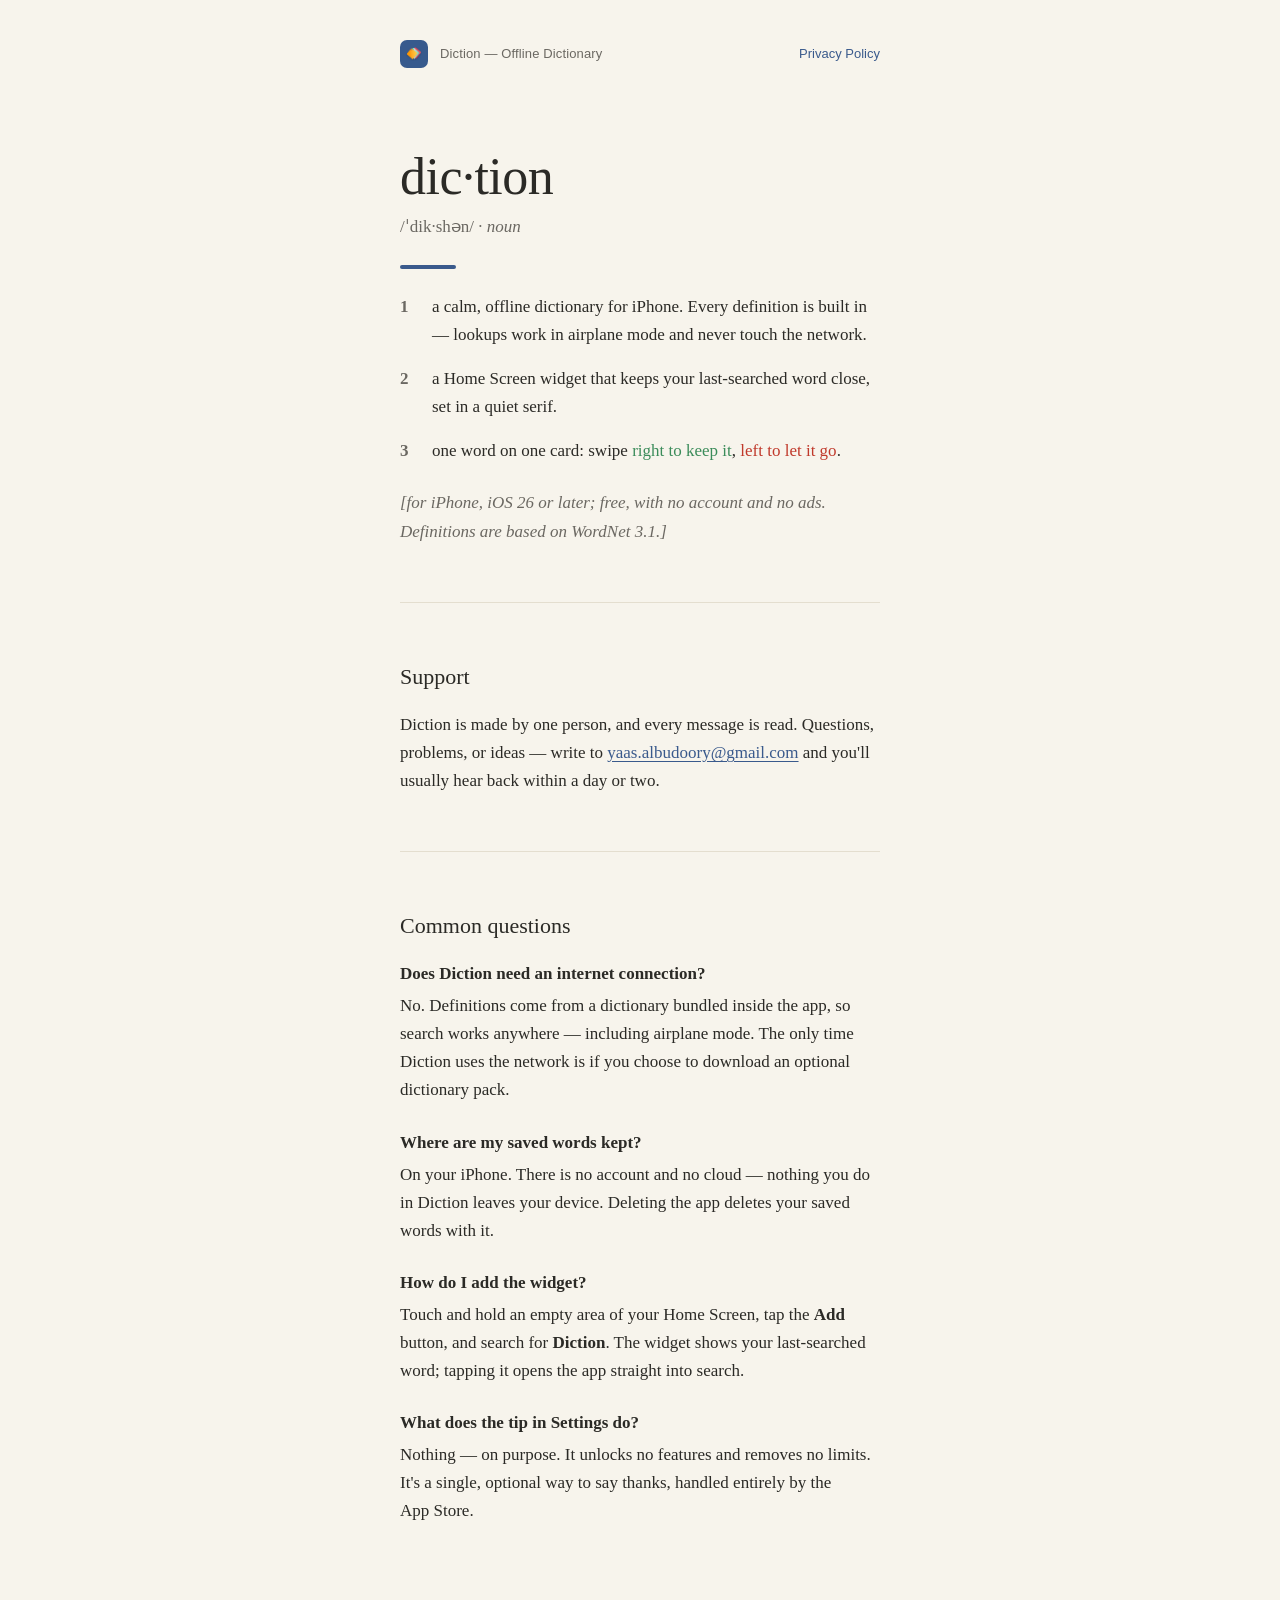
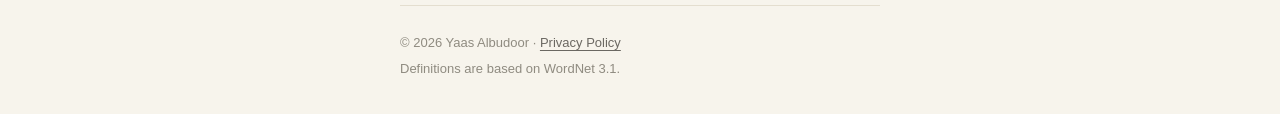
==== index.html @ 35ffe4fd "Support and privacy pages for Diction" ====
<!doctype html>
<html lang="en">
<head>
  <meta charset="utf-8">
  <meta name="viewport" content="width=device-width, initial-scale=1">
  <title>Diction — Support</title>
  <meta name="description" content="Support for Diction, a calm offline dictionary for iPhone with a Home Screen widget. Get help or read the privacy policy.">
  <link rel="icon" href="favicon.png" type="image/png">
  <link rel="apple-touch-icon" href="icon.png">
  <link rel="stylesheet" href="style.css">
</head>
<body>
  <div class="page">

    <header class="topbar">
      <img src="icon.png" alt="" width="28" height="28">
      <a class="wordmark" href="./">Diction — Offline Dictionary</a>
      <nav><a href="privacy/">Privacy&nbsp;Policy</a></nav>
    </header>

    <main>
      <h1 class="headword">dic·tion</h1>
      <p class="entry-meta"><span class="pron">/ˈdik·shən/</span> · <span class="pos">noun</span></p>

      <hr class="rule" aria-hidden="true">

      <ol class="senses">
        <li>a calm, offline dictionary for iPhone. Every definition is built
        in — lookups work in airplane mode and never touch the network.</li>
        <li>a Home Screen widget that keeps your last-searched word close,
        set in a quiet serif.</li>
        <li>one word on one card: swipe <span class="keep">right to keep
        it</span>, <span class="let-go">left to let it go</span>.</li>
      </ol>

      <p class="etymology">[for iPhone, iOS 26 or later; free, with no
      account and no ads. Definitions are based on WordNet&nbsp;3.1.]</p>

      <hr class="hairline">

      <section aria-labelledby="support">
        <h2 id="support">Support</h2>
        <p>Diction is made by one person, and every message is read.
        Questions, problems, or ideas — write to
        <a href="mailto:yaas.albudoory@gmail.com">yaas.albudoory@gmail.com</a>
        and you'll usually hear back within a day or two.</p>
      </section>

      <hr class="hairline">

      <section aria-labelledby="questions">
        <h2 id="questions">Common questions</h2>
        <dl class="qa">
          <dt>Does Diction need an internet connection?</dt>
          <dd>No. Definitions come from a dictionary bundled inside the app,
          so search works anywhere — including airplane mode. The only time
          Diction uses the network is if you choose to download an optional
          dictionary pack.</dd>

          <dt>Where are my saved words kept?</dt>
          <dd>On your iPhone. There is no account and no cloud — nothing you
          do in Diction leaves your device. Deleting the app deletes your
          saved words with it.</dd>

          <dt>How do I add the widget?</dt>
          <dd>Touch and hold an empty area of your Home Screen, tap the
          <strong>Add</strong> button, and search for
          <strong>Diction</strong>. The widget shows your last-searched
          word; tapping it opens the app straight into search.</dd>

          <dt>What does the tip in Settings do?</dt>
          <dd>Nothing — on purpose. It unlocks no features and removes no
          limits. It's a single, optional way to say thanks, handled
          entirely by the App&nbsp;Store.</dd>
        </dl>
      </section>
    </main>

    <footer>
      © 2026 Yaas Albudoor ·
      <a href="privacy/">Privacy Policy</a><br>
      Definitions are based on WordNet 3.1.
    </footer>

  </div>
</body>
</html>
---- style.css ----
/* Diction — support site.
   Tokens mirror the Diction Design System (Figma) via DesignTokens.swift.
   Content voice: ui-serif (New York on Apple devices). Chrome voice: system sans. */

:root {
  color-scheme: light dark;

  /* color/* */
  --canvas: #F7F4EC;
  --elevated: #FFFDF7;
  --inset: #EFEAE0;
  --text-primary: #2B2A26;
  --text-secondary: #6B6862;
  --text-tertiary: #8F8B80;
  --hairline: #E4DECF;
  --accent: #3A5A8C;
  --accent-pressed: #2E4870;
  --discard: #C0392B;
  --store: #3B8C5A;

  /* type */
  --serif: ui-serif, "New York", "Iowan Old Style", Georgia, "Times New Roman", serif;
  --sans: -apple-system, BlinkMacSystemFont, ui-sans-serif, "Segoe UI", Helvetica, Arial, sans-serif;

  /* space */
  --space-xs: 0.25rem;
  --space-s: 0.5rem;
  --space-m: 0.75rem;
  --space-l: 1rem;
  --space-xl: 1.5rem;
  --space-xxl: 2rem;

  /* radius */
  --radius-small: 12px;
}

@media (prefers-color-scheme: dark) {
  :root {
    --canvas: #14130F;
    --elevated: #201E18;
    --inset: #0E0D0A;
    --text-primary: #EFEAE0;
    --text-secondary: #A8A296;
    --text-tertiary: #6B6862;
    --hairline: #35322A;
    --accent: #9DB4D9;
    --accent-pressed: #7B97C4;
    --discard: #E0685A;
    --store: #7CC29A;
  }
}

* { margin: 0; padding: 0; box-sizing: border-box; }

html { -webkit-text-size-adjust: 100%; }

body {
  background: var(--canvas);
  color: var(--text-primary);
  font-family: var(--serif);
  font-size: 1.0625rem; /* Content/Body 17 */
  line-height: 1.65;
}

.page {
  max-width: 33rem;
  margin: 0 auto;
  padding: var(--space-xl) var(--space-xl) var(--space-xxl);
}

/* ---- chrome ---- */

.topbar {
  display: flex;
  align-items: center;
  gap: var(--space-m);
  padding-block: var(--space-l);
  margin-bottom: clamp(2rem, 8vw, 4rem);
  font-family: var(--sans);
  font-size: 0.8125rem; /* UI/Caption 13 */
}

.topbar img {
  width: 28px;
  height: 28px;
  border-radius: 7px;
  display: block;
}

.topbar .wordmark {
  color: var(--text-secondary);
  letter-spacing: 0.01em;
  text-decoration: none;
}

.topbar nav {
  margin-left: auto;
}

.topbar nav a {
  color: var(--accent);
  text-decoration: none;
}

.topbar nav a:hover { color: var(--accent-pressed); text-decoration: underline; }

/* ---- the entry ---- */

.headword {
  font-size: clamp(2.375rem, 9vw, 3.25rem);
  font-weight: 400;
  line-height: 1.1;
  letter-spacing: -0.01em;
}

.entry-meta {
  margin-top: var(--space-s);
  color: var(--text-secondary);
}

.entry-meta .pron { font-style: normal; }
.entry-meta .pos { font-style: italic; }

.rule {
  width: 56px;
  height: 4px;
  border: 0;
  border-radius: 999px;
  background: var(--accent);
  margin: var(--space-xl) 0;
}

.senses {
  list-style: none;
  counter-reset: sense;
}

.senses li {
  counter-increment: sense;
  padding-left: 2rem;
  position: relative;
  margin-bottom: var(--space-l);
}

.senses li::before {
  content: counter(sense);
  position: absolute;
  left: 0;
  top: 0;
  font-weight: 600;
  color: var(--text-secondary);
  font-variant-numeric: lining-nums;
}

.keep { color: var(--store); }
.let-go { color: var(--discard); }

.etymology {
  color: var(--text-secondary);
  font-style: italic;
  margin-top: var(--space-xl);
}

/* ---- sections ---- */

hr.hairline {
  border: 0;
  border-top: 1px solid var(--hairline);
  margin: clamp(2.5rem, 8vw, 3.5rem) 0;
}

h2 {
  font-size: 1.375rem; /* Content/Title 22 */
  font-weight: 500;
  margin-bottom: var(--space-l);
}

p + p { margin-top: var(--space-l); }

a {
  color: var(--accent);
  text-underline-offset: 3px;
}

a:hover { color: var(--accent-pressed); }

:focus-visible {
  outline: 2px solid var(--accent);
  outline-offset: 3px;
  border-radius: 2px;
}

/* ---- questions (usage notes) ---- */

.qa dt {
  font-weight: 600;
  margin-top: var(--space-xl);
}

.qa dt:first-child { margin-top: 0; }

.qa dd { margin-top: var(--space-xs); }

/* ---- inset panel (the app's recessed example block) ---- */

.inset {
  background: var(--inset);
  border-radius: var(--radius-small);
  padding: var(--space-l) var(--space-xl);
  margin-block: var(--space-xl);
}

/* ---- policy pages ---- */

.policy h1 {
  font-size: 2rem;
  font-weight: 500;
  line-height: 1.2;
}

.policy .effective {
  font-family: var(--sans);
  font-size: 0.8125rem;
  color: var(--text-tertiary);
  margin-top: var(--space-s);
}

.policy h2 { margin-top: var(--space-xxl); }

.policy ul, .policy ol { padding-left: 1.25rem; }
.policy li { margin-top: var(--space-s); }

/* ---- footer ---- */

footer {
  margin-top: clamp(3rem, 10vw, 5rem);
  padding-top: var(--space-xl);
  border-top: 1px solid var(--hairline);
  font-family: var(--sans);
  font-size: 0.8125rem;
  color: var(--text-tertiary);
  line-height: 2;
}

footer a { color: var(--text-secondary); }
footer a:hover { color: var(--accent); }

@media print {
  .topbar nav, footer { display: none; }
}
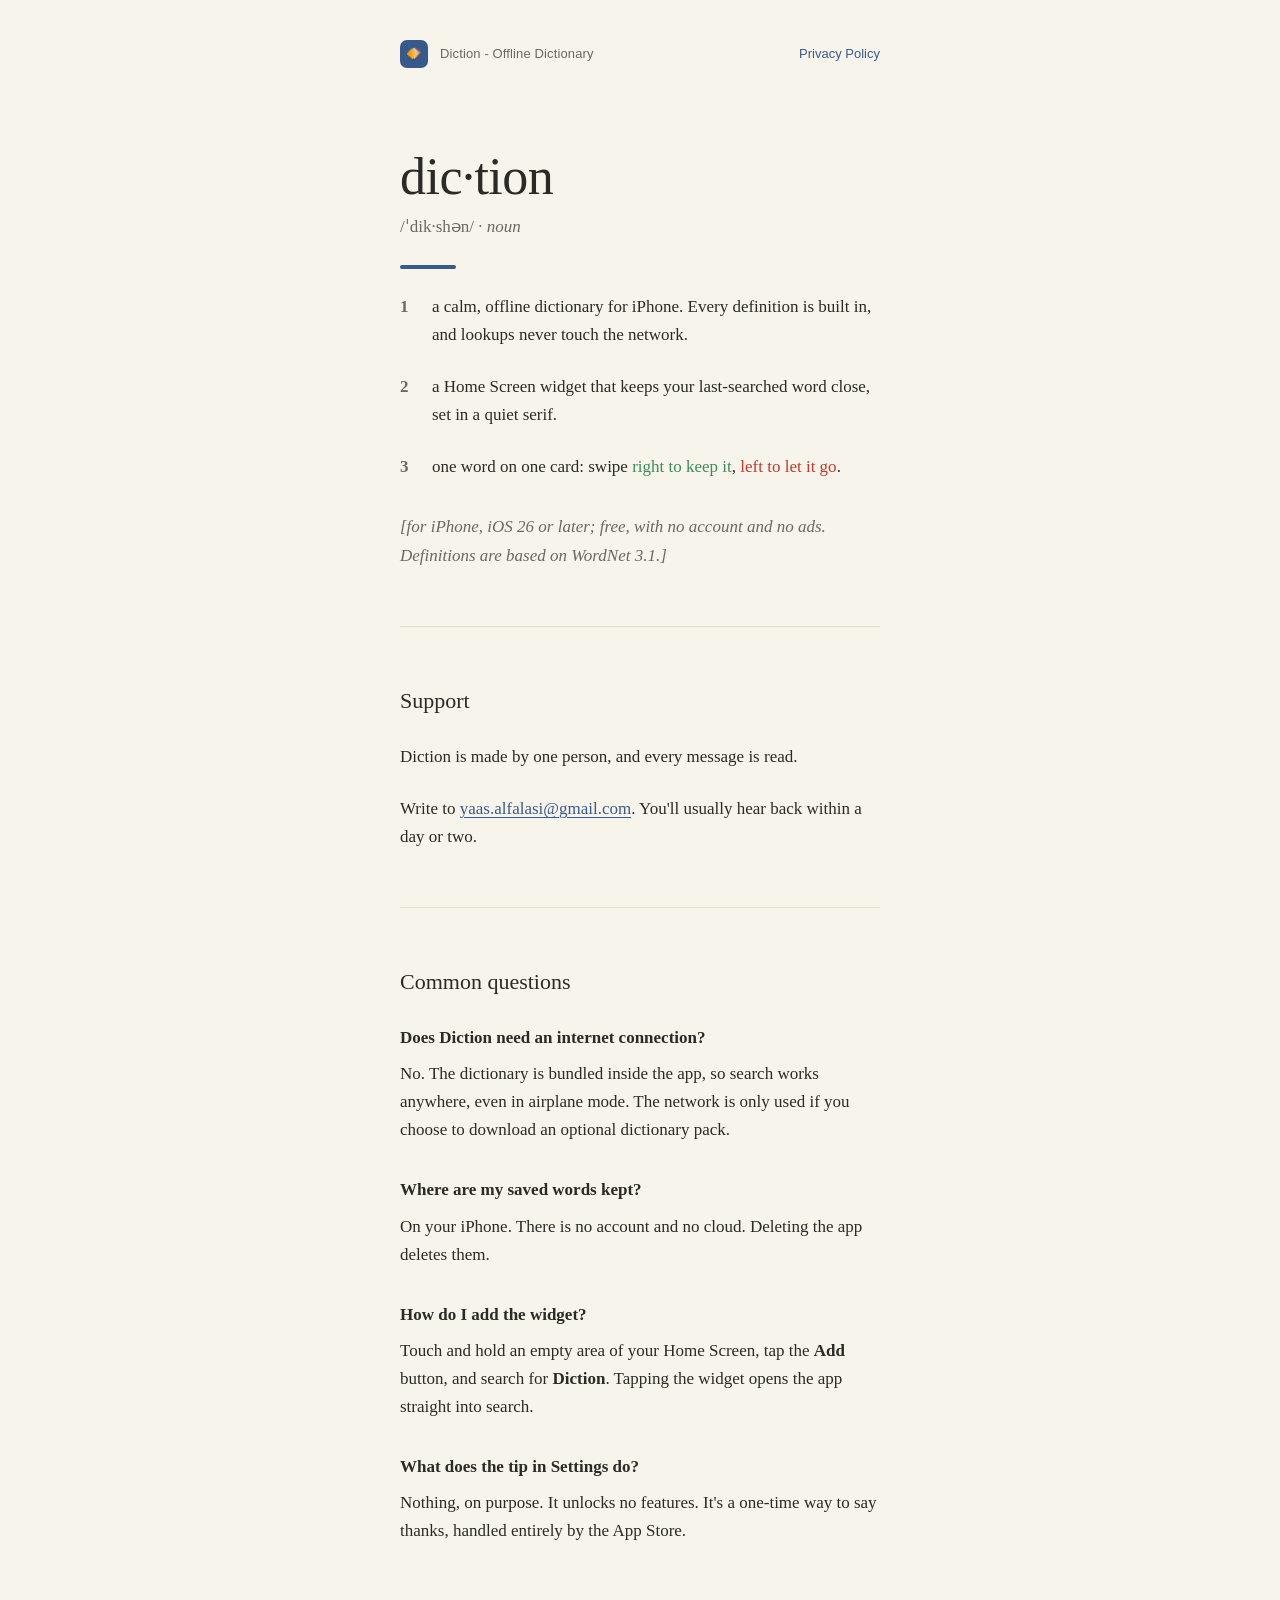
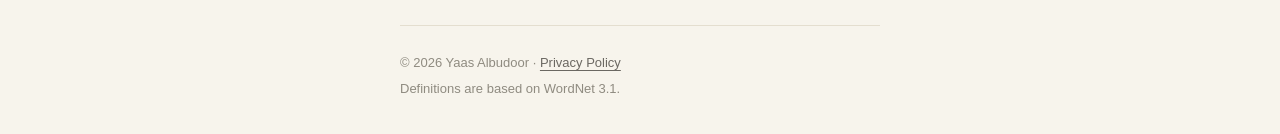
==== commit 90d4af7f: "Looser spacing, tighter copy, TLDR block, support email swap" ====
--- a/index.html
+++ b/index.html
@@ -3,7 +3,7 @@
 <head>
   <meta charset="utf-8">
   <meta name="viewport" content="width=device-width, initial-scale=1">
-  <title>Diction — Support</title>
+  <title>Diction - Support</title>
   <meta name="description" content="Support for Diction, a calm offline dictionary for iPhone with a Home Screen widget. Get help or read the privacy policy.">
   <link rel="icon" href="favicon.png" type="image/png">
   <link rel="apple-touch-icon" href="icon.png">
@@ -14,7 +14,7 @@
 
     <header class="topbar">
       <img src="icon.png" alt="" width="28" height="28">
-      <a class="wordmark" href="./">Diction — Offline Dictionary</a>
+      <a class="wordmark" href="./">Diction - Offline Dictionary</a>
       <nav><a href="privacy/">Privacy&nbsp;Policy</a></nav>
     </header>
 
@@ -26,7 +26,7 @@
 
       <ol class="senses">
         <li>a calm, offline dictionary for iPhone. Every definition is built
-        in — lookups work in airplane mode and never touch the network.</li>
+        in, and lookups never touch the network.</li>
         <li>a Home Screen widget that keeps your last-searched word close,
         set in a quiet serif.</li>
         <li>one word on one card: swipe <span class="keep">right to keep
@@ -40,10 +40,10 @@
 
       <section aria-labelledby="support">
         <h2 id="support">Support</h2>
-        <p>Diction is made by one person, and every message is read.
-        Questions, problems, or ideas — write to
-        <a href="mailto:yaas.albudoory@gmail.com">yaas.albudoory@gmail.com</a>
-        and you'll usually hear back within a day or two.</p>
+        <p>Diction is made by one person, and every message is read.</p>
+        <p>Write to
+        <a href="mailto:yaas.alfalasi@gmail.com">yaas.alfalasi@gmail.com</a>.
+        You'll usually hear back within a day or two.</p>
       </section>
 
       <hr class="hairline">
@@ -52,26 +52,23 @@
         <h2 id="questions">Common questions</h2>
         <dl class="qa">
           <dt>Does Diction need an internet connection?</dt>
-          <dd>No. Definitions come from a dictionary bundled inside the app,
-          so search works anywhere — including airplane mode. The only time
-          Diction uses the network is if you choose to download an optional
-          dictionary pack.</dd>
+          <dd>No. The dictionary is bundled inside the app, so search works
+          anywhere, even in airplane mode. The network is only used if you
+          choose to download an optional dictionary pack.</dd>
 
           <dt>Where are my saved words kept?</dt>
-          <dd>On your iPhone. There is no account and no cloud — nothing you
-          do in Diction leaves your device. Deleting the app deletes your
-          saved words with it.</dd>
+          <dd>On your iPhone. There is no account and no cloud. Deleting
+          the app deletes them.</dd>
 
           <dt>How do I add the widget?</dt>
           <dd>Touch and hold an empty area of your Home Screen, tap the
           <strong>Add</strong> button, and search for
-          <strong>Diction</strong>. The widget shows your last-searched
-          word; tapping it opens the app straight into search.</dd>
+          <strong>Diction</strong>. Tapping the widget opens the app
+          straight into search.</dd>
 
           <dt>What does the tip in Settings do?</dt>
-          <dd>Nothing — on purpose. It unlocks no features and removes no
-          limits. It's a single, optional way to say thanks, handled
-          entirely by the App&nbsp;Store.</dd>
+          <dd>Nothing, on purpose. It unlocks no features. It's a one-time
+          way to say thanks, handled entirely by the App&nbsp;Store.</dd>
         </dl>
       </section>
     </main>
--- a/style.css
+++ b/style.css
@@ -139,7 +139,7 @@
   counter-increment: sense;
   padding-left: 2rem;
   position: relative;
-  margin-bottom: var(--space-l);
+  margin-bottom: var(--space-xl);
 }
 
 .senses li::before {
@@ -158,7 +158,7 @@
 .etymology {
   color: var(--text-secondary);
   font-style: italic;
-  margin-top: var(--space-xl);
+  margin-top: var(--space-xxl);
 }
 
 /* ---- sections ---- */
@@ -172,10 +172,10 @@
 h2 {
   font-size: 1.375rem; /* Content/Title 22 */
   font-weight: 500;
-  margin-bottom: var(--space-l);
-}
-
-p + p { margin-top: var(--space-l); }
+  margin-bottom: var(--space-xl);
+}
+
+p + p { margin-top: var(--space-xl); }
 
 a {
   color: var(--accent);
@@ -194,21 +194,23 @@
 
 .qa dt {
   font-weight: 600;
-  margin-top: var(--space-xl);
+  margin-top: var(--space-xxl);
 }
 
 .qa dt:first-child { margin-top: 0; }
 
-.qa dd { margin-top: var(--space-xs); }
+.qa dd { margin-top: var(--space-s); }
 
 /* ---- inset panel (the app's recessed example block) ---- */
 
 .inset {
   background: var(--inset);
   border-radius: var(--radius-small);
-  padding: var(--space-l) var(--space-xl);
-  margin-block: var(--space-xl);
-}
+  padding: var(--space-xl);
+  margin-block: var(--space-xxl);
+}
+
+.inset p + p { margin-top: var(--space-m); }
 
 /* ---- policy pages ---- */
 
@@ -225,10 +227,11 @@
   margin-top: var(--space-s);
 }
 
-.policy h2 { margin-top: var(--space-xxl); }
-
-.policy ul, .policy ol { padding-left: 1.25rem; }
-.policy li { margin-top: var(--space-s); }
+.policy h2 { margin-top: 3rem; }
+
+.policy ul, .policy ol { padding-left: 1.25rem; margin-top: var(--space-xl); }
+.policy li { margin-top: var(--space-l); }
+.policy ol + p, .policy ul + p { margin-top: var(--space-xl); }
 
 /* ---- footer ---- */
 
